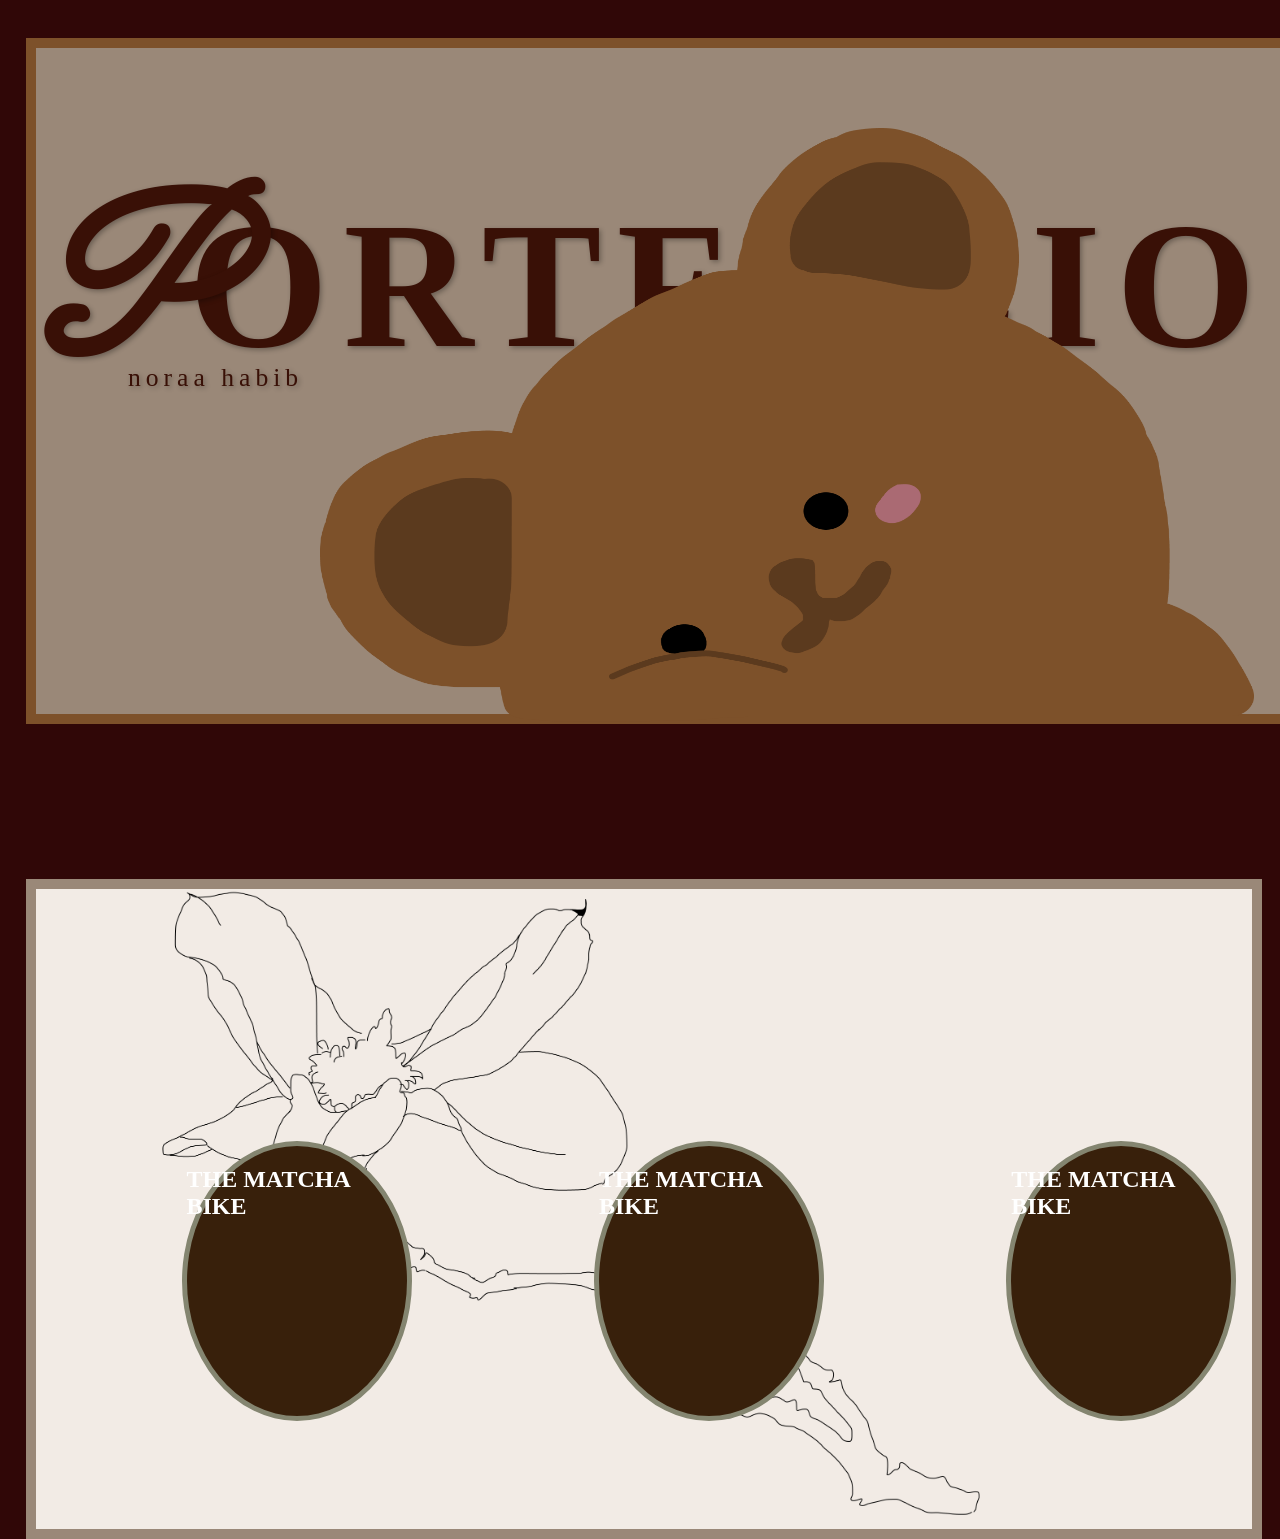
==== index.html @ 53f18b29 "first commit" ====
<!DOCTYPE html>
<html lang="en">
<head>
    <meta charset="UTF-8">
    <meta name="viewport" content="width=device-width, initial-scale=1.0">
    <link rel="stylesheet" href="style.css">
<link href="https://fonts.googleapis.com/css2?family=Inter:ital,opsz,wght@0,14..32,100..900;1,14..32,100..900&family=Meow+Script&display=swap" rel="stylesheet">
<title>Document</title>
</head>
<body>
  <section class="index-text"> 
        <img src="img/Group 5.png" alt="">
    <hr>

        <div class="front">
            <h2>P</h2>
            <h3>ORTFOLIO</h3>
        </div>

        <div class="under"> 
            <p>noraa habib</p>
        </div>
   </section>
   
    <section class="two">
       
            <section class="index-grid">
                <img src="img/Group 6.png" alt="">
            <div class="div">
                <h2>THE MATCHA BIKE</h2>
            </div>
             <div class="div1">
                <h2>THE MATCHA BIKE</h2>
            </div>
             <div class="div2">
                <h2>THE MATCHA BIKE</h2>
            </div>
            </section>
            </section>
            
</body>
</html>
---- style.css ----
body, html{
    margin: 0;
    padding: 0;
    background-color: #300707;
    overflow-x: hidden;

}


.index-text {
    position: relative;
     
}

.index-text img {
    position: absolute;
    top: 17%;
    left: 25%;
    width: 73%;
    height: 90%;
    z-index: 10;
    
}




.front{
    display: flex;
    flex-direction: row;
    transform: translateY(2%) translateX(-8%);
    position: relative;
    z-index: 0;
    font-size: 12vw;
    color:#391006 ;
    letter-spacing: 15px;
    font-weight: 1;
   
  text-shadow: 2px 2px 5px rgba(0, 0, 0, 0.3);

    
}

.front h2{
    font-family: meow script;
   font-size: 19vw;
    transform: translateY(-27%) translateX(58%);
    z-index: 10;
}

.front h3{
    padding-left: 5%;
     transform: translateY(-3.5%);
    font-family: gfs didot;
    z-index: 0;
}

.under{
    transform: translateY(-28vw) translateX(10vw);
    text-shadow: 2px 2px 5px rgba(0, 0, 0, 0.3);
    font-size: 2vw;
   color:#391006 ;
    font-family: gfs didot;
    letter-spacing: 5px;
}


hr{
    position: absolute;
    z-index: 0;
   margin-top: 3%;
   margin-left: 2%;
   padding: 26%;      
  border: 10px solid #7D512A;
  background-color: #9a8878;
 width: 640px;
 
display: block; 
}



.index-grid img {
    position: absolute;   
    z-index: 0;
    width: 85%;
    top: -37%;
}

.two {
    margin-top: 10%;
    border: 10px solid #9a8878;
    background-color: #F2EBE5;
    height: 50vw;
    width: 95vw;
    margin-left: 2%;
    position: relative; 
    z-index: 1;
}

.index-grid {
    position: relative;   
    display: flex;
    flex-direction: row; 
    gap: 15%;  
    color: white;
}

.div,.div1, .div2 {
    z-index: 10;
    background-color: #38200b;
    border: 5px solid rgb(132, 133, 112);
    width: 220px;
    height: 270px;
    border-radius: 50%;
    position: relative;  
    left: 12%;   
    transform: translateY(90%);  
}
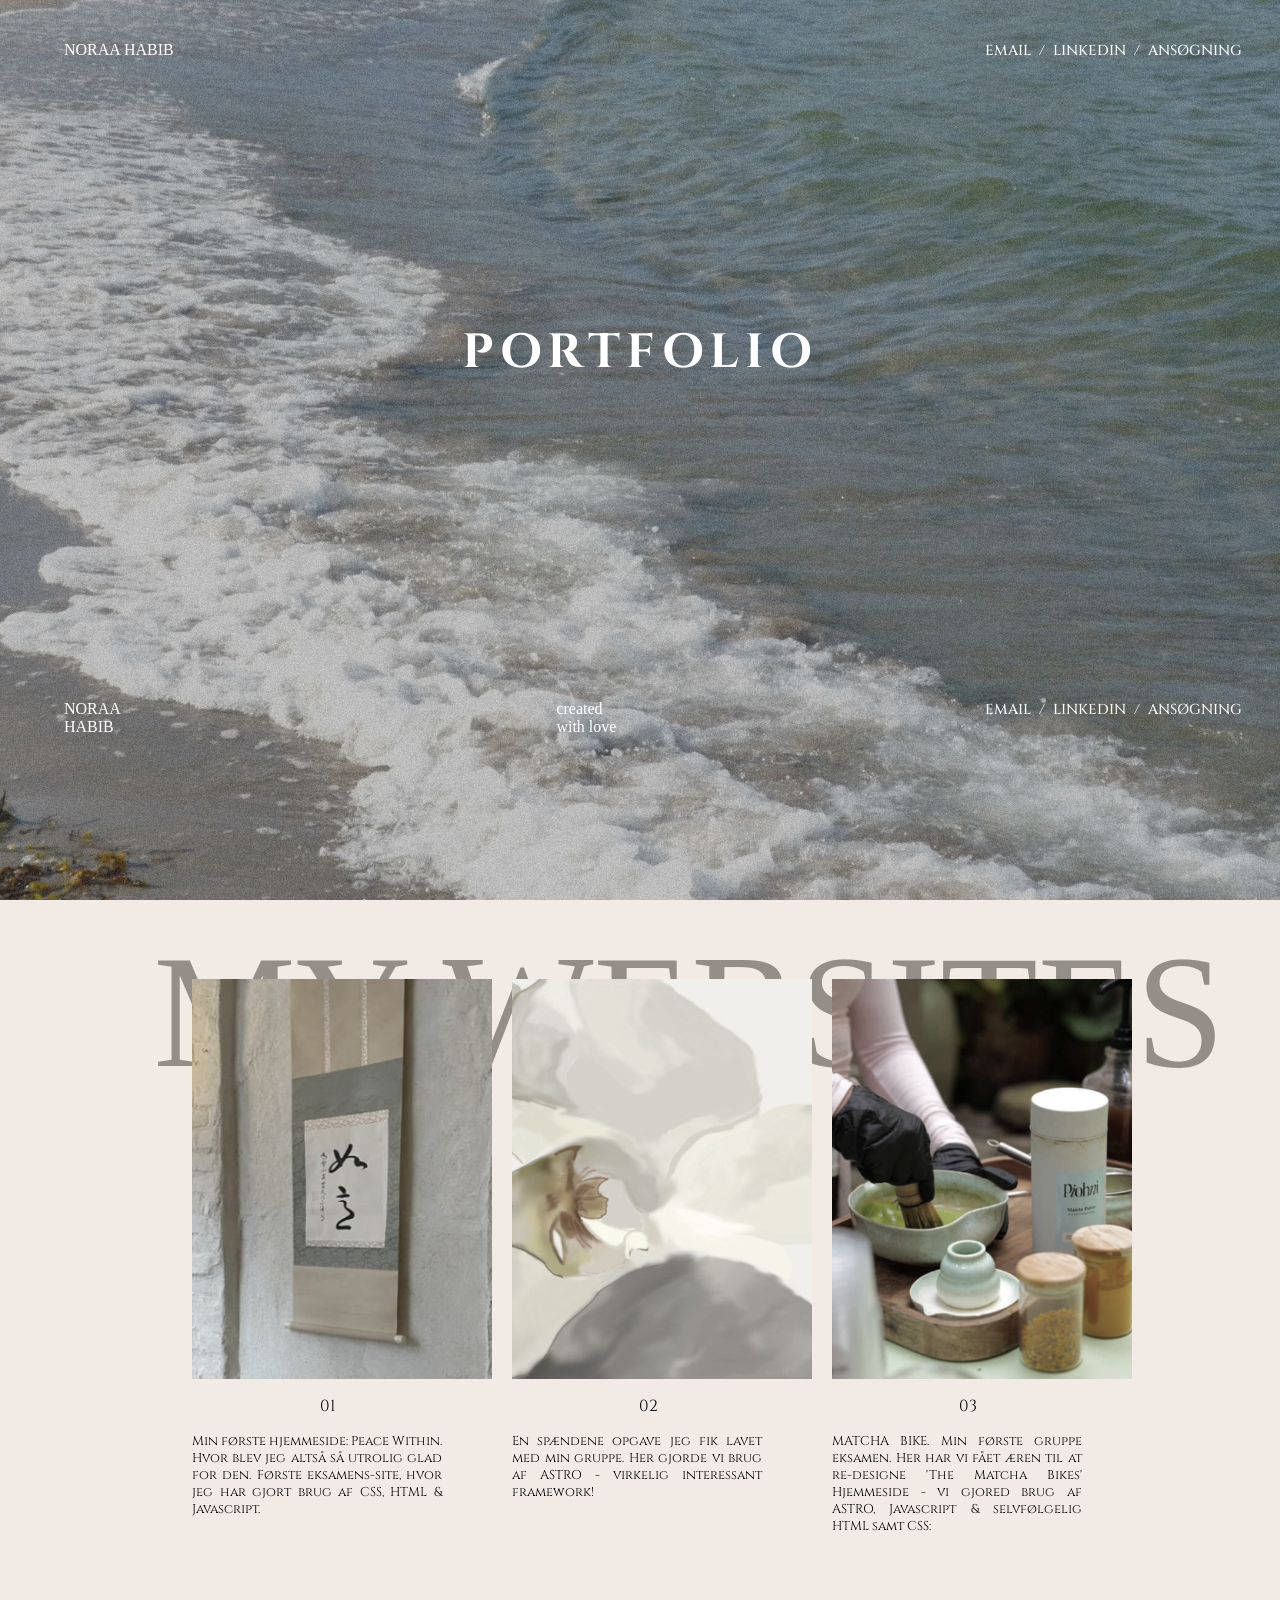
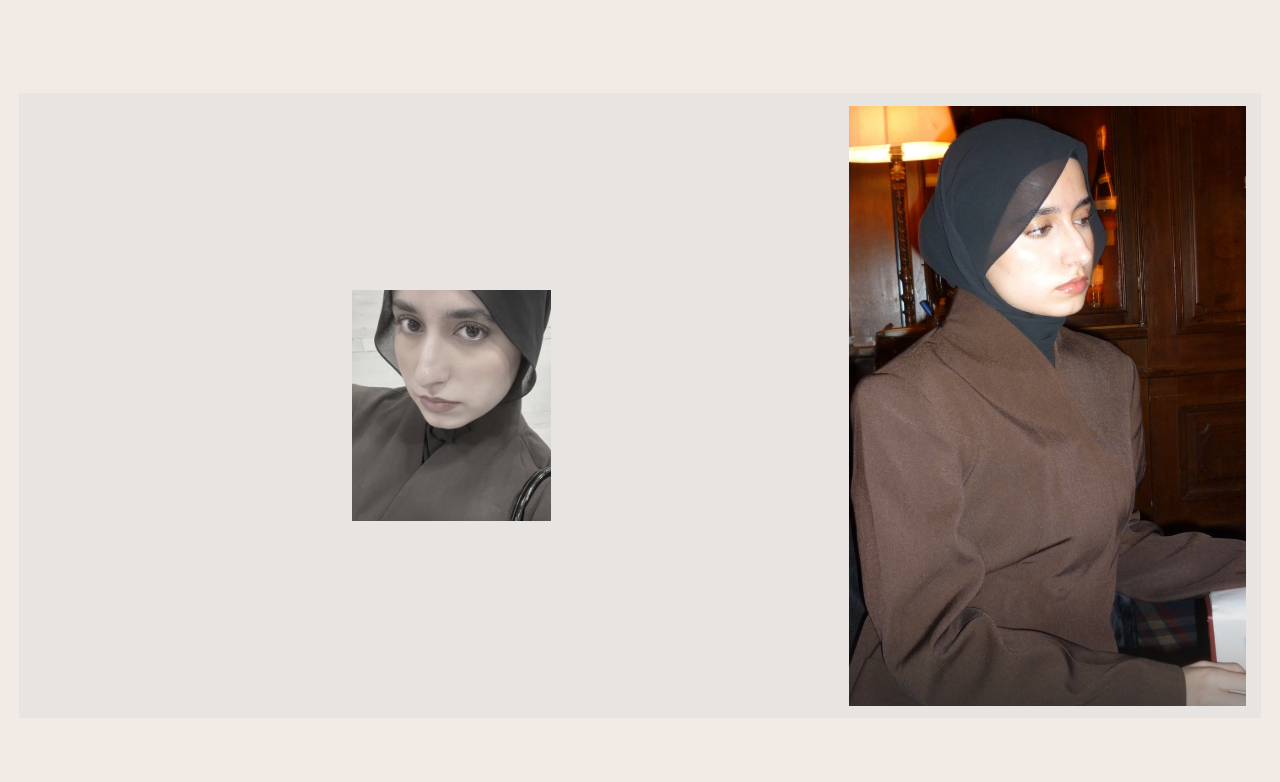
==== commit 0281bbe9: "change" ====
--- a/index.html
+++ b/index.html
@@ -4,39 +4,95 @@
     <meta charset="UTF-8">
     <meta name="viewport" content="width=device-width, initial-scale=1.0">
     <link rel="stylesheet" href="style.css">
-<link href="https://fonts.googleapis.com/css2?family=Inter:ital,opsz,wght@0,14..32,100..900;1,14..32,100..900&family=Meow+Script&display=swap" rel="stylesheet">
-<title>Document</title>
+    <link href="https://fonts.googleapis.com/css2?family=Cinzel:wght@400..900&family=Inter:ital,opsz,wght@0,14..32,100..900;1,14..32,100..900&family=Meow+Script&display=swap" rel="stylesheet">
+    <title>portfolio</title>
 </head>
 <body>
-  <section class="index-text"> 
-        <img src="img/Group 5.png" alt="">
-    <hr>
 
-        <div class="front">
-            <h2>P</h2>
-            <h3>ORTFOLIO</h3>
+    <main>
+    <section class="one">
+        <img src="img/m2.JPEG" alt="">
+        <div class="index-text">
+            <h2>PORTFOLIO</h2>
         </div>
 
-        <div class="under"> 
-            <p>noraa habib</p>
+
+
+
+
+
+       <section class="text-grid">
+  <div>NORAA HABIB</div>
+  <nav>
+    <ul>
+      <li><a href="mailto:your@email.com">EMAIL</a></li>
+      <li class="slash">/</li>
+      <li><a href="https://www.linkedin.com/in/yourprofile" target="_blank">LINKEDIN</a></li>
+      <li class="slash">/</li>
+      <li><a href="link-to-your-resume.pdf" target="_blank">ANSØGNING</a></li>
+    </ul>
+  </nav>
+</section>
+ <section class="text-grid1">
+  <div>NORAA HABIB</div>
+  <div class="love">created with love</div>
+  <nav>
+    <ul>
+      <li><a href="mailto:your@email.com">EMAIL</a></li>
+      <li class="slash">/</li>
+      <li><a href="https://www.linkedin.com/in/yourprofile" target="_blank">LINKEDIN</a></li>
+      <li class="slash">/</li>
+      <li><a href="link-to-your-resume.pdf" target="_blank">ANSØGNING</a></li>
+    </ul>
+  </nav>
+  
+</section>
+
+        
+
+    </section>
+    <section class="two">
+          
+            <h1>MY WEBSITES</h1>
+           
+         <div class="grid2">
+            <div>
+            <a href="https://noha0002.github.io/website2/">
+            <img src="img/1.png" alt="">
+            </a>
+            <p>01</p>
+            <p class="grid2-p">Min første hjemmeside: Peace Within. Hvor blev jeg altså så utrolig glad for den. Første eksamens-site, hvor jeg har gjort brug af CSS, HTML & Javascript.
+
+            </p>
+            
+            </div>
+            <div>
+           <a href="https://toki-2025.netlify.app/">
+             <img src="img/2.png" alt="Google">
+            </a>
+            <p>02</p>
+           <p class="grid2-p">En spændene opgave jeg fik lavet med min gruppe. Her gjorde vi brug af ASTRO - virkelig interessant framework!</p>
+            </div>
+            <div>
+            <a href="https://exam-2026.netlify.app/">
+            <img src="img/3.png" alt=""></a>
+            <p>03</p>
+             <p class="grid2-p">MATCHA BIKE. Min første gruppe eksamen. Her har vi fået æren til at re-designe 'The Matcha Bikes' Hjemmeside - vi gjored brug af ASTRO, Javascript & selvfølgelig HTML samt CSS: 
+            </div>
         </div>
-   </section>
-   
-    <section class="two">
-       
-            <section class="index-grid">
-                <img src="img/Group 6.png" alt="">
-            <div class="div">
-                <h2>THE MATCHA BIKE</h2>
-            </div>
-             <div class="div1">
-                <h2>THE MATCHA BIKE</h2>
-            </div>
-             <div class="div2">
-                <h2>THE MATCHA BIKE</h2>
-            </div>
-            </section>
-            </section>
+    </section>
+
+    <section class="three">
+        <div class="grid3">
             
+              <img class="small" src="img/me1.jpg" alt="">
+              <img class="big" src="img/billede.png" alt="">
+
+        </div>
+
+
+    </section>
+    </main>
+    
 </body>
 </html>
--- a/style.css
+++ b/style.css
@@ -1,122 +1,194 @@
-
 body, html{
     margin: 0;
     padding: 0;
-    background-color: #300707;
     overflow-x: hidden;
+    background-color: #F2EBE5;
+    
+}
 
+/* HERO SECTION */
+
+
+.one img{
+    position: absolute;
+    top: 0;
+    left: 0;
+    width: 100%;
+    height: 100%;
+    object-fit: cover;         
+    filter: brightness(80%);
+    display: block;
+    z-index: 0;
+}
+
+.index-text{
+     position: relative;          
+    margin-top: 25%;
+    font-family: 'Cinzel', serif;
+    letter-spacing: 0.2em;
+    font-size: 2em;
+    font-weight: 200;
+    position: relative;
+    z-index: 10;
+    color: white;
+    text-align: center;
+}
+
+.text-grid {
+    display: grid;
+    grid-template-columns: 1fr auto; 
+    margin-top: -30%;
+    color: white;
+    font-family: 'GFS Didot', serif;
+    padding-left: 5%;
+    position: relative; 
+    width: 92%;        
+    
+}
+.text-grid1 {
+    display: grid;
+    grid-template-columns: 1fr 1fr 1fr; 
+    margin-top: 50%;
+    gap: 30%;
+    color: white;
+    font-family: 'GFS Didot', serif;
+    padding-left: 5%;
+    position: relative; 
+    width: 92%;        
+    
+}
+.love{
+    margin-left: 30%;
 }
 
 
-.index-text {
-    position: relative;
-     
+nav {
+    position: static; 
+    
 }
 
-.index-text img {
-    position: absolute;
-    top: 17%;
-    left: 25%;
-    width: 73%;
-    height: 90%;
-    z-index: 10;
+nav ul {
     
+    list-style: none;
+    margin: 0;
+    padding: 0;
+    display: flex;
+    gap: 0.5rem;
+    align-items: center;
+}
+
+nav li.slash {
+    color: white;
+    font-family: 'Cinzel', serif;
+    font-weight: 500;
+    font-size: 0.9em;
+}
+
+nav a {
+    text-decoration: none;
+    color: white;
+    font-family: 'Cinzel', serif;
+    font-weight: 500;
+    font-size: 0.9em;
+}
+
+nav a:hover {
+    color: #f6edc7;
 }
 
 
 
 
-.front{
-    display: flex;
-    flex-direction: row;
-    transform: translateY(2%) translateX(-8%);
+
+/* section two */
+.two{
+    margin-top: 4vw;
+    margin-bottom: 10vw;
+}
+
+h1{
+    font-size: 10em;
+    position: absolute;
+     margin-left: 12%;
+     color: #948e88;
+   font-weight: 100;
+     font-family: gfs didot;
+}
+
+.grid2{
+    display: grid;
+    grid-template-columns: 1fr 1fr 1fr;
+    width: 75%;
     position: relative;
-    z-index: 0;
-    font-size: 12vw;
-    color:#391006 ;
-    letter-spacing: 15px;
-    font-weight: 1;
    
-  text-shadow: 2px 2px 5px rgba(0, 0, 0, 0.3);
+    padding-top: 15%;
+    margin-left: 15%;
 
+}
+.grid2 img {
+    width: 300px;       
+    height: 400px;      
+    object-fit: cover;  
+    display: block; 
+    filter: saturate(50%);    
     
 }
-
-.front h2{
-    font-family: meow script;
-   font-size: 19vw;
-    transform: translateY(-27%) translateX(58%);
-    z-index: 10;
+.grid2 img:hover{
+    cursor: pointer;
+    filter: saturate(100%);
 }
 
-.front h3{
-    padding-left: 5%;
-     transform: translateY(-3.5%);
-    font-family: gfs didot;
-    z-index: 0;
+.grid2 p{
+    display: flex;
+    margin-right: 15%;
+    align-items: center;
+    justify-content: center;
+    font-family: 'Cinzel', serif;
 }
 
-.under{
-    transform: translateY(-28vw) translateX(10vw);
-    text-shadow: 2px 2px 5px rgba(0, 0, 0, 0.3);
-    font-size: 2vw;
-   color:#391006 ;
-    font-family: gfs didot;
-    letter-spacing: 5px;
+.grid2-p {
+    font-size: 80%;
+    white-space: pre-wrap;
+    width: 250px;
+    text-align: justify;
 }
 
 
-hr{
-    position: absolute;
-    z-index: 0;
-   margin-top: 3%;
-   margin-left: 2%;
-   padding: 26%;      
-  border: 10px solid #7D512A;
-  background-color: #9a8878;
- width: 640px;
- 
-display: block; 
+/* section three */
+
+.three {
+    background-color: #e8e4e1;
+    width: 97%;
+    margin-left: 1.5%;
+    margin-bottom: 5%;
+    padding-top: 1%; 
+    padding-bottom: 1%; 
+    display: inline-block; 
 }
 
-
-
-.index-grid img {
-    position: absolute;   
-    z-index: 0;
-    width: 85%;
-    top: -37%;
+.grid3{
+    justify-content: center;
+    align-items: center;
+    display: grid;
+    grid-template-columns: 1fr 1fr;
+     width: 80%;
+     
 }
 
-.two {
-    margin-top: 10%;
-    border: 10px solid #9a8878;
-    background-color: #F2EBE5;
-    height: 50vw;
-    width: 95vw;
-    margin-left: 2%;
-    position: relative; 
-    z-index: 1;
+.grid3 img{
+    
+    margin-left: 67%;
 }
 
-.index-grid {
-    position: relative;   
-    display: flex;
-    flex-direction: row; 
-    gap: 15%;  
-    color: white;
+.small{
+    width: 40%;
+    filter: saturate(30%);
+    
 }
-
-.div,.div1, .div2 {
-    z-index: 10;
-    background-color: #38200b;
-    border: 5px solid rgb(132, 133, 112);
-    width: 220px;
-    height: 270px;
-    border-radius: 50%;
-    position: relative;  
-    left: 12%;   
-    transform: translateY(90%);  
+.big{
+     width: 80%;
+    height: 600px; 
+    object-fit: cover;
+    display: block;
+   
 }
-
-
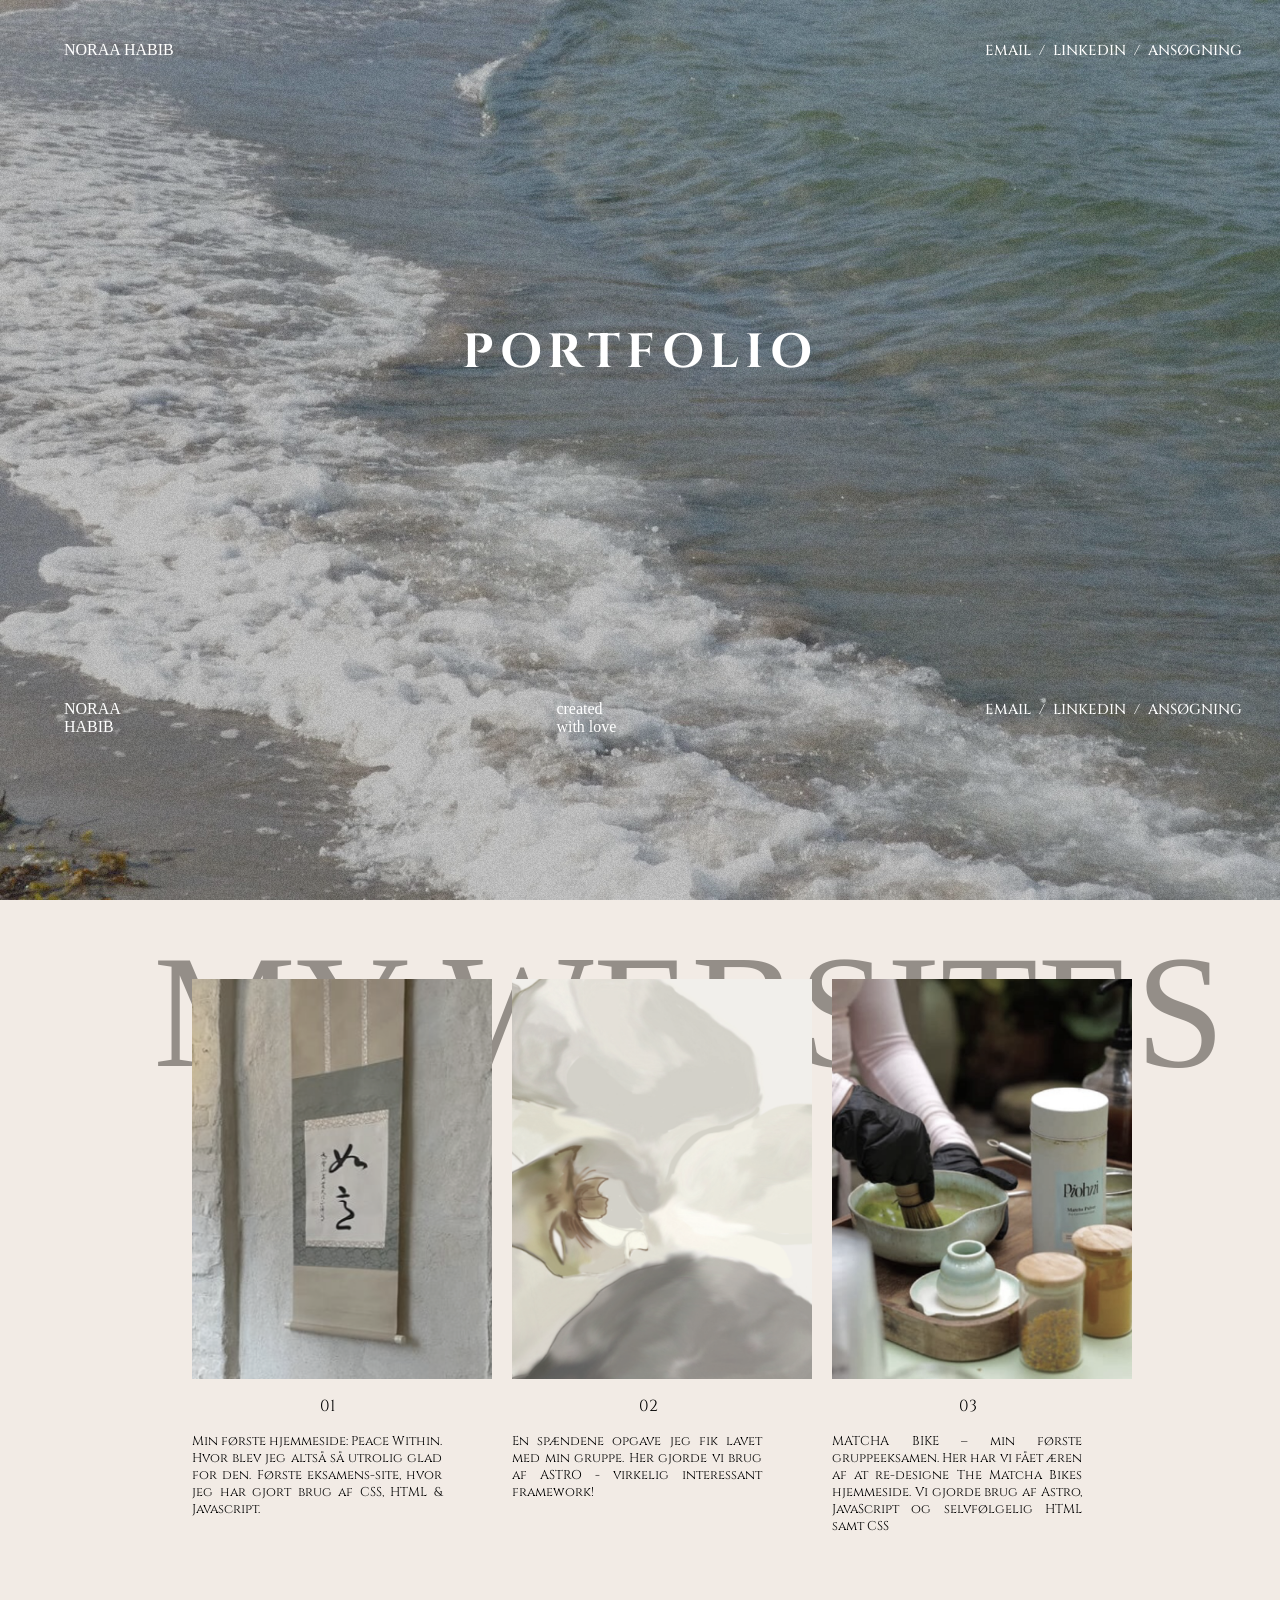
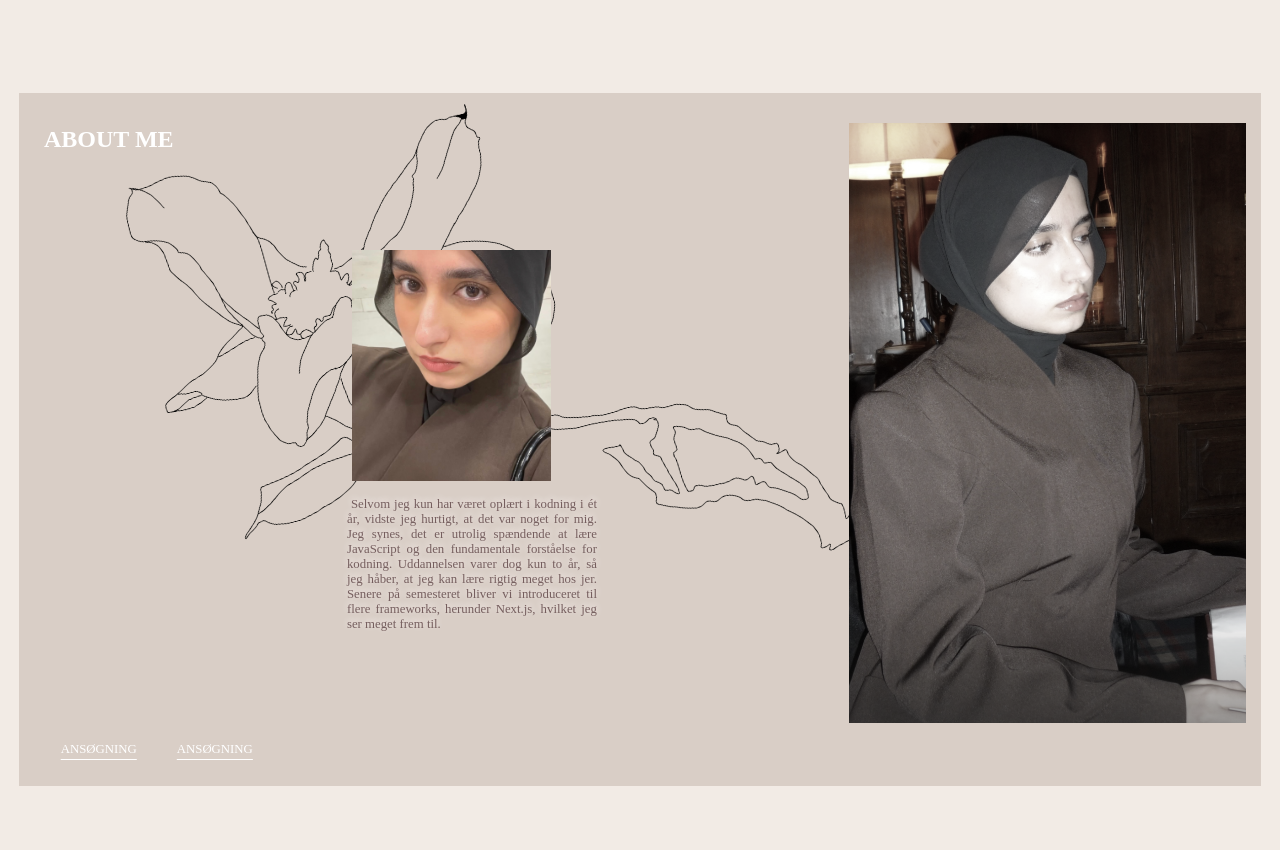
==== commit baacae44: "ændring" ====
--- a/index.html
+++ b/index.html
@@ -23,13 +23,13 @@
 
        <section class="text-grid">
   <div>NORAA HABIB</div>
-  <nav>
+ <nav>
     <ul>
-      <li><a href="mailto:your@email.com">EMAIL</a></li>
+      <li><a href="mailto:noraahabiib@gmail.com">EMAIL</a></li>
       <li class="slash">/</li>
-      <li><a href="https://www.linkedin.com/in/yourprofile" target="_blank">LINKEDIN</a></li>
+      <li><a href="https://www.linkedin.com/in/noraa-habib2003/">LINKEDIN</a></li>
       <li class="slash">/</li>
-      <li><a href="link-to-your-resume.pdf" target="_blank">ANSØGNING</a></li>
+      <li><a href="files/cvmultiemedie.pdf">ANSØGNING</a></li>
     </ul>
   </nav>
 </section>
@@ -38,11 +38,11 @@
   <div class="love">created with love</div>
   <nav>
     <ul>
-      <li><a href="mailto:your@email.com">EMAIL</a></li>
+      <li><a href="mailto:noraahabiib@gmail.com">EMAIL</a></li>
       <li class="slash">/</li>
-      <li><a href="https://www.linkedin.com/in/yourprofile" target="_blank">LINKEDIN</a></li>
+      <li><a href="https://www.linkedin.com/in/noraa-habib2003/">LINKEDIN</a></li>
       <li class="slash">/</li>
-      <li><a href="link-to-your-resume.pdf" target="_blank">ANSØGNING</a></li>
+      <li><a href="files/cvmultiemedie.pdf">ANSØGNING</a></li>
     </ul>
   </nav>
   
@@ -77,18 +77,38 @@
             <a href="https://exam-2026.netlify.app/">
             <img src="img/3.png" alt=""></a>
             <p>03</p>
-             <p class="grid2-p">MATCHA BIKE. Min første gruppe eksamen. Her har vi fået æren til at re-designe 'The Matcha Bikes' Hjemmeside - vi gjored brug af ASTRO, Javascript & selvfølgelig HTML samt CSS: 
+             <p class="grid2-p">MATCHA BIKE – min første gruppeeksamen. Her har vi fået æren af at re-designe The Matcha Bikes hjemmeside. Vi gjorde brug af Astro, JavaScript og selvfølgelig HTML samt CSS 
             </div>
         </div>
     </section>
 
     <section class="three">
+         <h2 class="about">ABOUT ME</h2>
+         <img class="flower" src="img/Group 6.png" alt="">
         <div class="grid3">
             
+           
+            <div >
               <img class="small" src="img/me1.jpg" alt="">
+              <p class="grid3-p"> Selvom jeg kun har været oplært i kodning i ét år, vidste jeg hurtigt, at det var noget for mig. Jeg synes, det er utrolig spændende at lære JavaScript og den fundamentale forståelse for kodning. Uddannelsen varer dog kun to år, så jeg håber, at jeg kan lære rigtig meget hos jer. Senere på semesteret bliver vi introduceret til flere frameworks, herunder Next.js, hvilket jeg ser meget frem til.  </p>
+              
+             
+            
+             
+
+              </div>
               <img class="big" src="img/billede.png" alt="">
 
         </div>
+
+        <div class="ul-links">
+        <ul>
+         <a href="files/cvmultiemedie.pdf">ANSØGNING</a>
+         </ul>
+         <ul>
+         <a href="files/cvmultiemedie.pdf">ANSØGNING</a>
+         </ul>
+         </div>
 
 
     </section>
--- a/style.css
+++ b/style.css
@@ -6,7 +6,7 @@
     
 }
 
-/* HERO SECTION */
+/* section one */
 
 
 .one img{
@@ -157,38 +157,91 @@
 /* section three */
 
 .three {
-    background-color: #e8e4e1;
+    background-color: #d9cec6;
     width: 97%;
     margin-left: 1.5%;
     margin-bottom: 5%;
     padding-top: 1%; 
     padding-bottom: 1%; 
     display: inline-block; 
+   
+    
+    
 }
 
 .grid3{
+   
     justify-content: center;
     align-items: center;
     display: grid;
     grid-template-columns: 1fr 1fr;
      width: 80%;
+    
      
-}
+     
+}
+
 
 .grid3 img{
-    
     margin-left: 67%;
+     position: relative;
+     z-index: 10;
+}
+.about{
+    margin-left: 2%;
+    color: white;
 }
 
 .small{
     width: 40%;
-    filter: saturate(30%);
-    
+   
+    
+}
+
+.flower{
+    position: absolute;
+    z-index: 0;
+    width: 70%;
+    margin-left: 2%;
+    margin-top: -13%;
+    transform:rotate(-15deg);
+    pointer-events: none;
+}
+.grid3-p {
+    font-size: 80%;
+    white-space: pre-wrap;
+    width: 250px;
+    color: rgb(117, 94, 94);
+    text-shadow: 0 -2px 6px rgb(255, 243, 243);
+    text-align: justify;
+    padding-left: 66%;
 }
 .big{
      width: 80%;
     height: 600px; 
+    margin-top: -10%;
     object-fit: cover;
     display: block;
-   
-}
+     filter: saturate(30%);
+   
+}
+
+.three a{
+    text-decoration: underline;
+    text-underline-offset: 6px;
+    color: rgb(255, 255, 255);
+    font-size: 80%;
+    text-align: justify;
+    padding-left: 2%;
+}
+
+.ul-links{
+    display: flex;
+    
+}
+
+.three a:hover{
+    color: #948e88;
+}
+
+
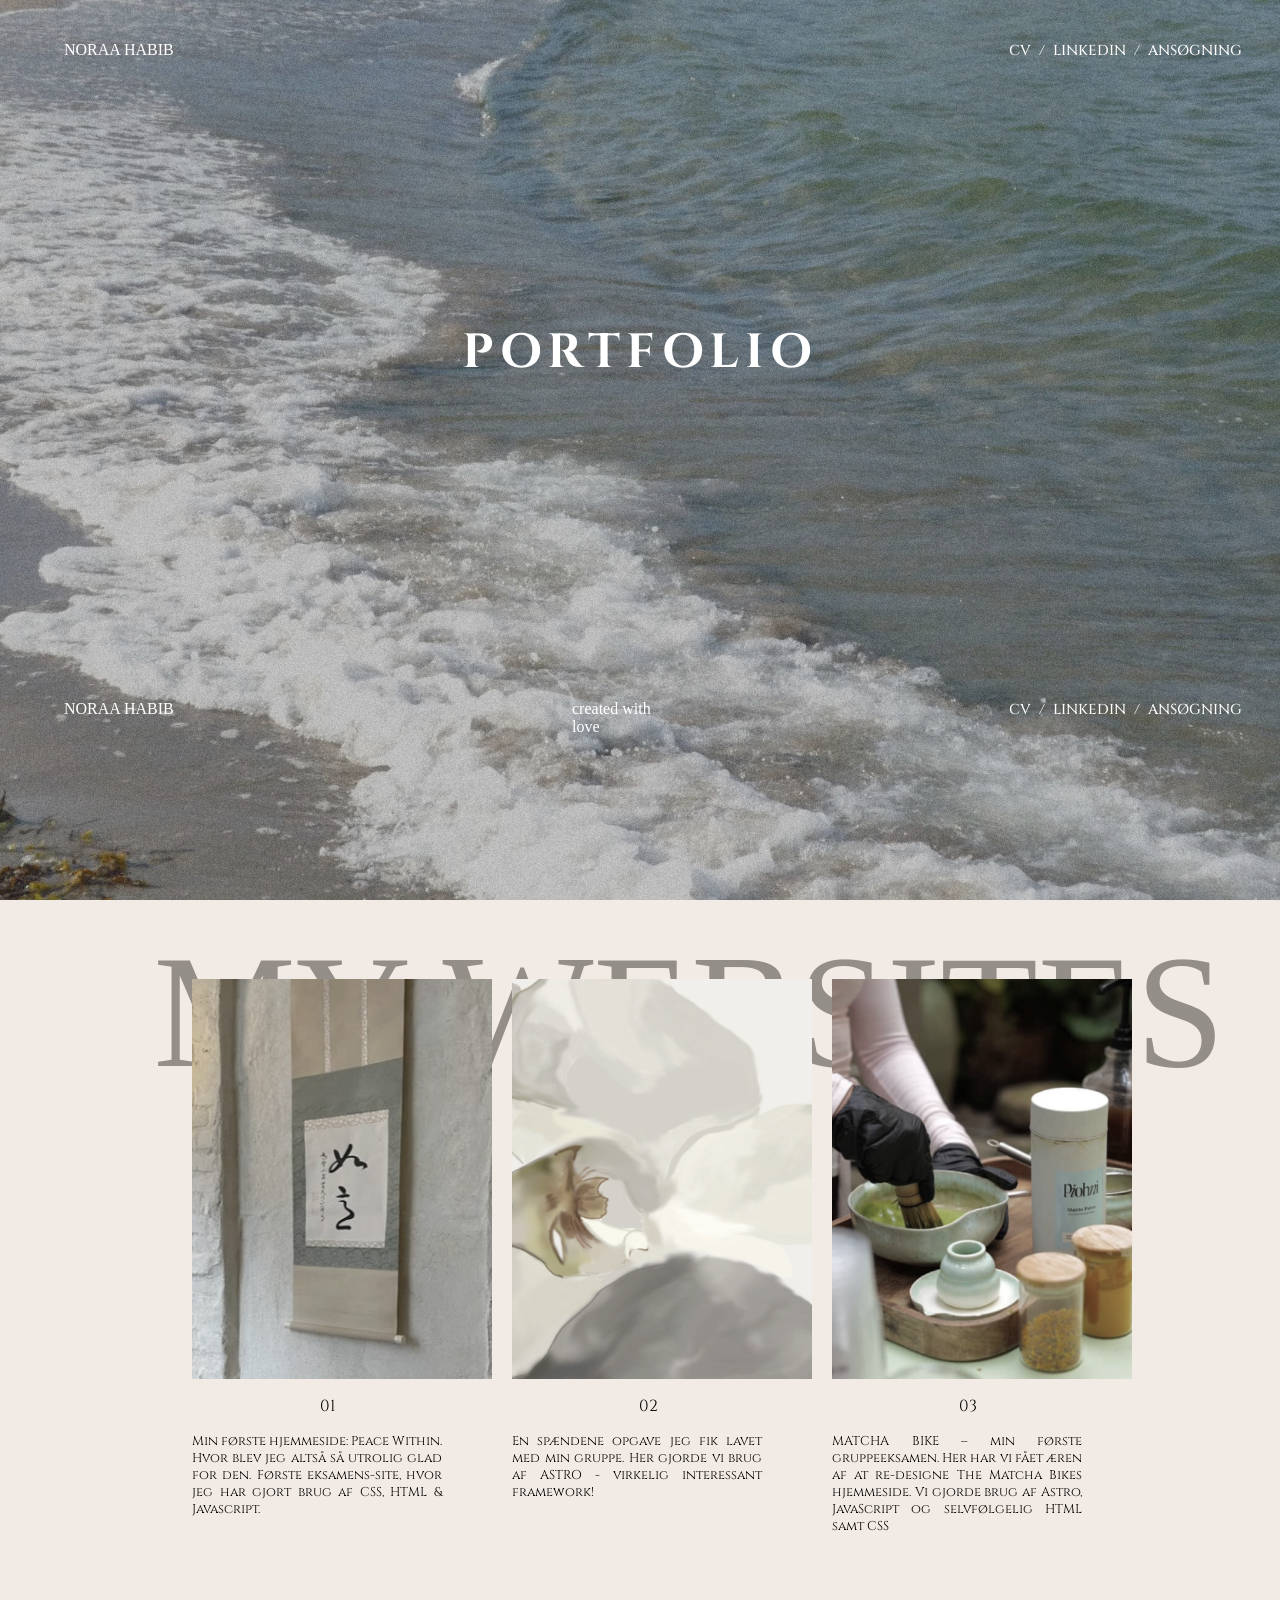
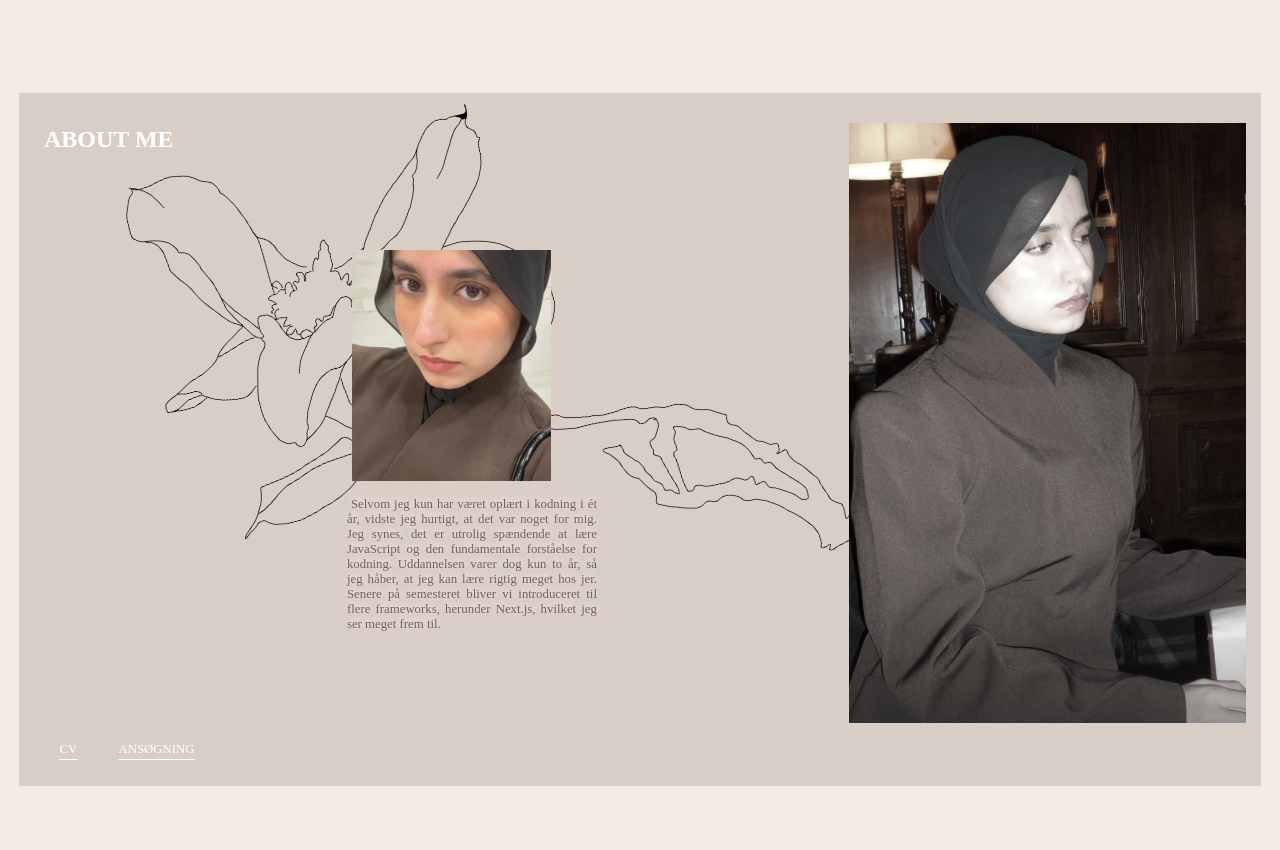
==== commit 7ea8963e: "Update links in index.html and manage PDF files in the repository" ====
--- a/index.html
+++ b/index.html
@@ -5,6 +5,7 @@
     <meta name="viewport" content="width=device-width, initial-scale=1.0">
     <link rel="stylesheet" href="style.css">
     <link href="https://fonts.googleapis.com/css2?family=Cinzel:wght@400..900&family=Inter:ital,opsz,wght@0,14..32,100..900;1,14..32,100..900&family=Meow+Script&display=swap" rel="stylesheet">
+   <meta name="viewport" content="width=device-width, initial-scale=1.0">
     <title>portfolio</title>
 </head>
 <body>
@@ -25,11 +26,11 @@
   <div>NORAA HABIB</div>
  <nav>
     <ul>
-      <li><a href="mailto:noraahabiib@gmail.com">EMAIL</a></li>
+      <li><a href="files/CV.png">CV</a></li>
       <li class="slash">/</li>
       <li><a href="https://www.linkedin.com/in/noraa-habib2003/">LINKEDIN</a></li>
       <li class="slash">/</li>
-      <li><a href="files/cvmultiemedie.pdf">ANSØGNING</a></li>
+      <li><a href="files/ansøg.pdf">ANSØGNING</a></li>
     </ul>
   </nav>
 </section>
@@ -38,11 +39,11 @@
   <div class="love">created with love</div>
   <nav>
     <ul>
-      <li><a href="mailto:noraahabiib@gmail.com">EMAIL</a></li>
+      <li><a href="files/CV.png">CV</a></li>
       <li class="slash">/</li>
       <li><a href="https://www.linkedin.com/in/noraa-habib2003/">LINKEDIN</a></li>
       <li class="slash">/</li>
-      <li><a href="files/cvmultiemedie.pdf">ANSØGNING</a></li>
+      <li><a href="files/ansøg.pdf">ANSØGNING</a></li>
     </ul>
   </nav>
   
@@ -103,10 +104,10 @@
 
         <div class="ul-links">
         <ul>
-         <a href="files/cvmultiemedie.pdf">ANSØGNING</a>
+         <a href="files/CV.png">CV</a>
          </ul>
          <ul>
-         <a href="files/cvmultiemedie.pdf">ANSØGNING</a>
+         <a href="files/ansøg.pdf">ANSØGNING</a>
          </ul>
          </div>
 
--- a/style.css
+++ b/style.css
@@ -6,7 +6,7 @@
     
 }
 
-/* section one */
+/* section onee */
 
 
 .one img{
@@ -245,3 +245,165 @@
 }
 
 
+@media (min-width: 1580px) {
+  .grid2 img {
+    width: 20vw;
+    height: 27vw;
+  }
+
+  .grid2-p {
+    width: 18vw;
+  }
+
+  .grid3-p {
+    width: 18vw;
+  }
+
+  .index-text{
+    font-size: 2vw;
+  }
+  nav ul li a {
+    font-size: 1vw; 
+  }
+  .love{
+    font-size: 1vw; 
+  }
+
+  .text-grid1{
+    font-size: 1vw;
+  }
+
+  div{
+    font-size: 1vw;
+  }
+
+  .big {
+    height: 40vw;
+     margin-top: 1vw;
+  }
+  .flower{
+     margin-top: -10vw;
+  }
+
+  h1 {
+    font-size: 10.5vw;
+
+    margin-top: 7.8%;
+    margin-left: 11.9%;
+  }
+  .about{
+     font-size: 1vw;
+  }
+
+  
+}
+
+@media (max-width: 430px) {
+
+  /* SECTION ONE */
+  .index-text {
+    margin-top: 70%;
+    font-size: 1em;
+  }
+
+  
+  .one img{
+    height: 70%;
+  }
+
+  .text-grid {
+    margin-top: -55%;
+    width: 88%;
+    font-size: 0.7em;
+  }
+
+  .text-grid1 {
+    display: none;
+  }
+  .text-grid div {
+   margin-top: -15vw;
+}
+ nav{
+    margin-top: -15vw;
+  }
+
+  /* SECTION TWO */
+  h1 {
+    font-size: 2.5em;
+    margin-left: 15%;
+  }
+
+  .grid2 {
+    grid-template-columns: 1fr;
+    width: 85%;
+    margin-left: 7%;
+    padding-top: 35%;
+  }
+
+  .grid2 img {
+    width: 100%;
+    height: 250px;
+  }
+
+  .grid2-p {
+    width: 100%;
+  }
+
+  .two{
+    margin-top: 90%;
+  }
+ 
+
+ 
+
+
+  /* SECTION THREE */
+  .flower { display: none; }
+
+ .three {
+    text-align: center;
+  }
+
+  .about {
+    text-align: center;
+    margin-left: 0;
+  }
+
+    .grid3 {
+    display: block !important;
+    width: 90%;
+    margin: 0 auto;
+    text-align: center;
+  }
+
+  .grid3 img {
+    margin-left: auto !important;
+    margin-right: auto !important;
+    display: block !important;
+  }
+
+  .small {
+    width: 70%;
+    margin: 0 auto;
+    display: block;
+  }
+
+  .grid3-p {
+    padding-left: 0;
+    width: 85%;
+    margin: 0 auto;
+    text-align: center;
+  }
+
+  .big {
+    width: 90%;
+    height: 300px;
+    margin: 5% auto;
+    display: block;
+  }
+
+  .ul-links {
+    justify-content: center;
+  }
+ 
+}
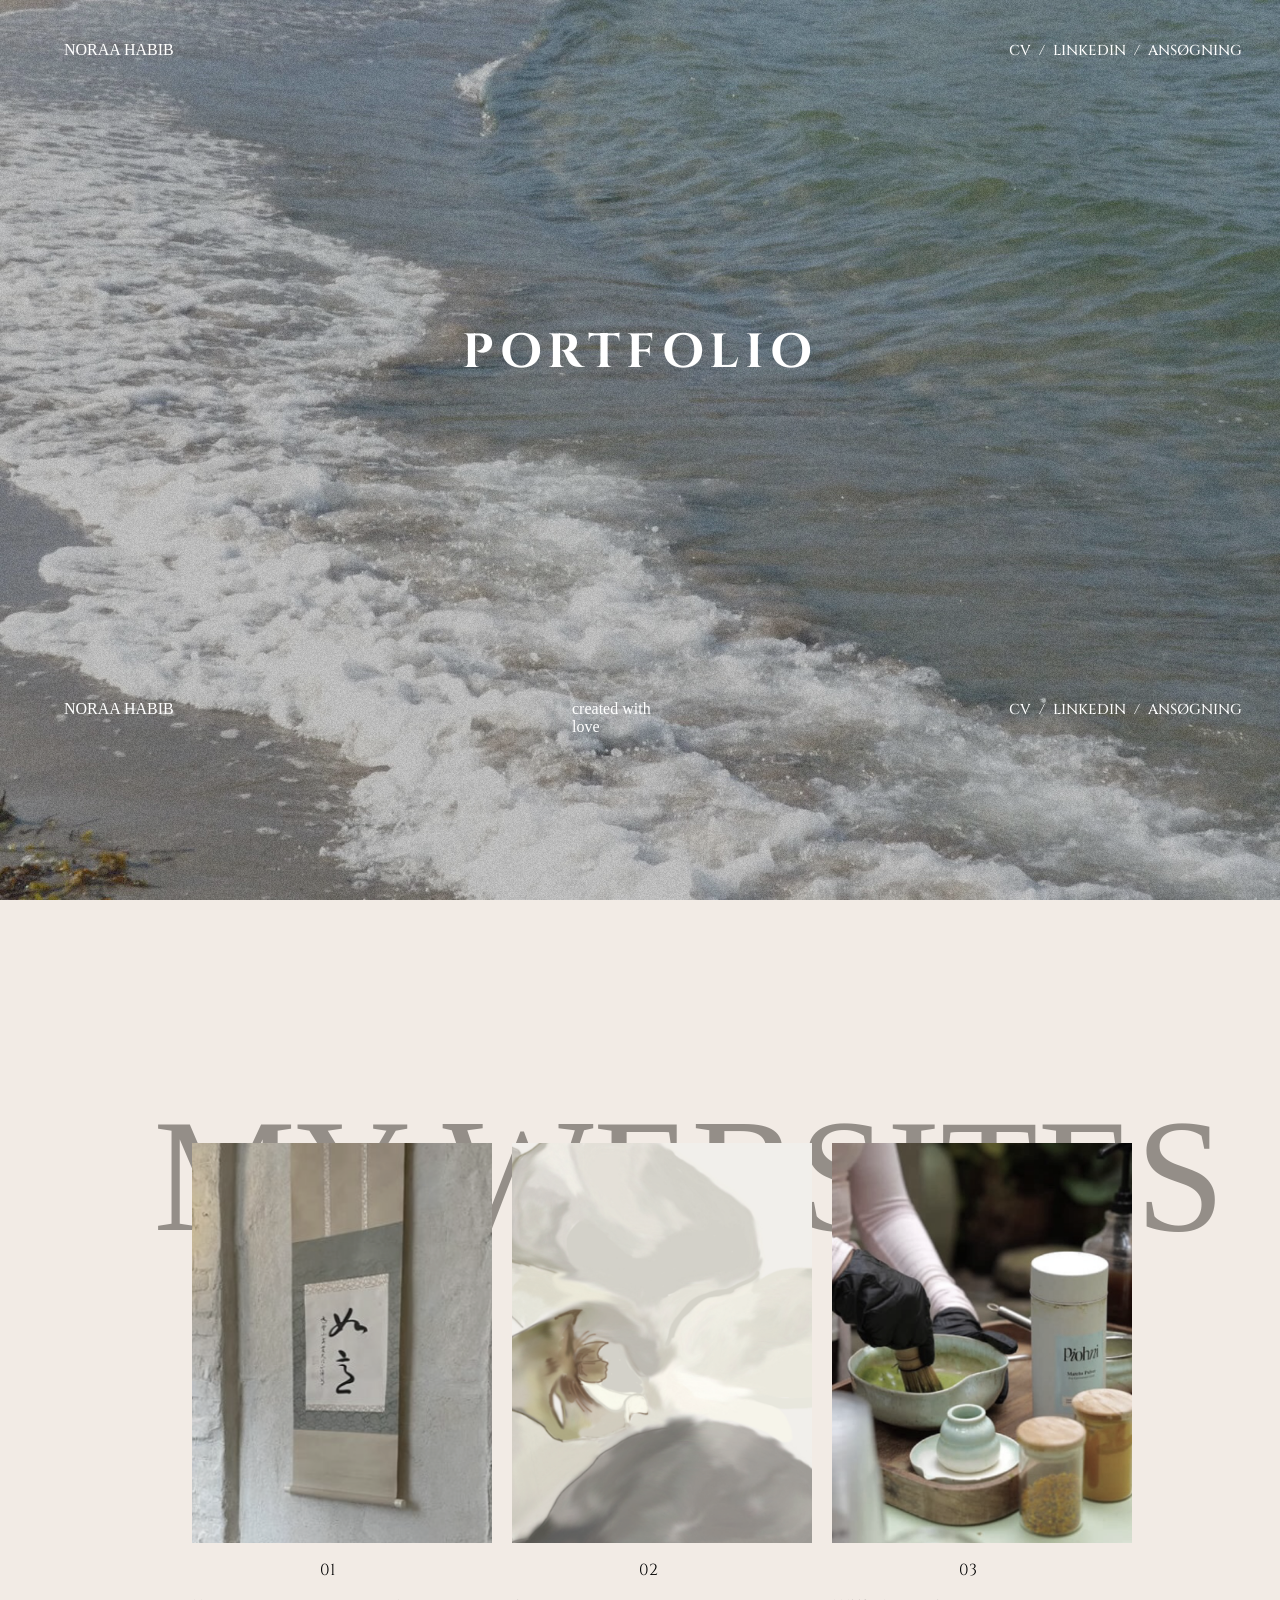
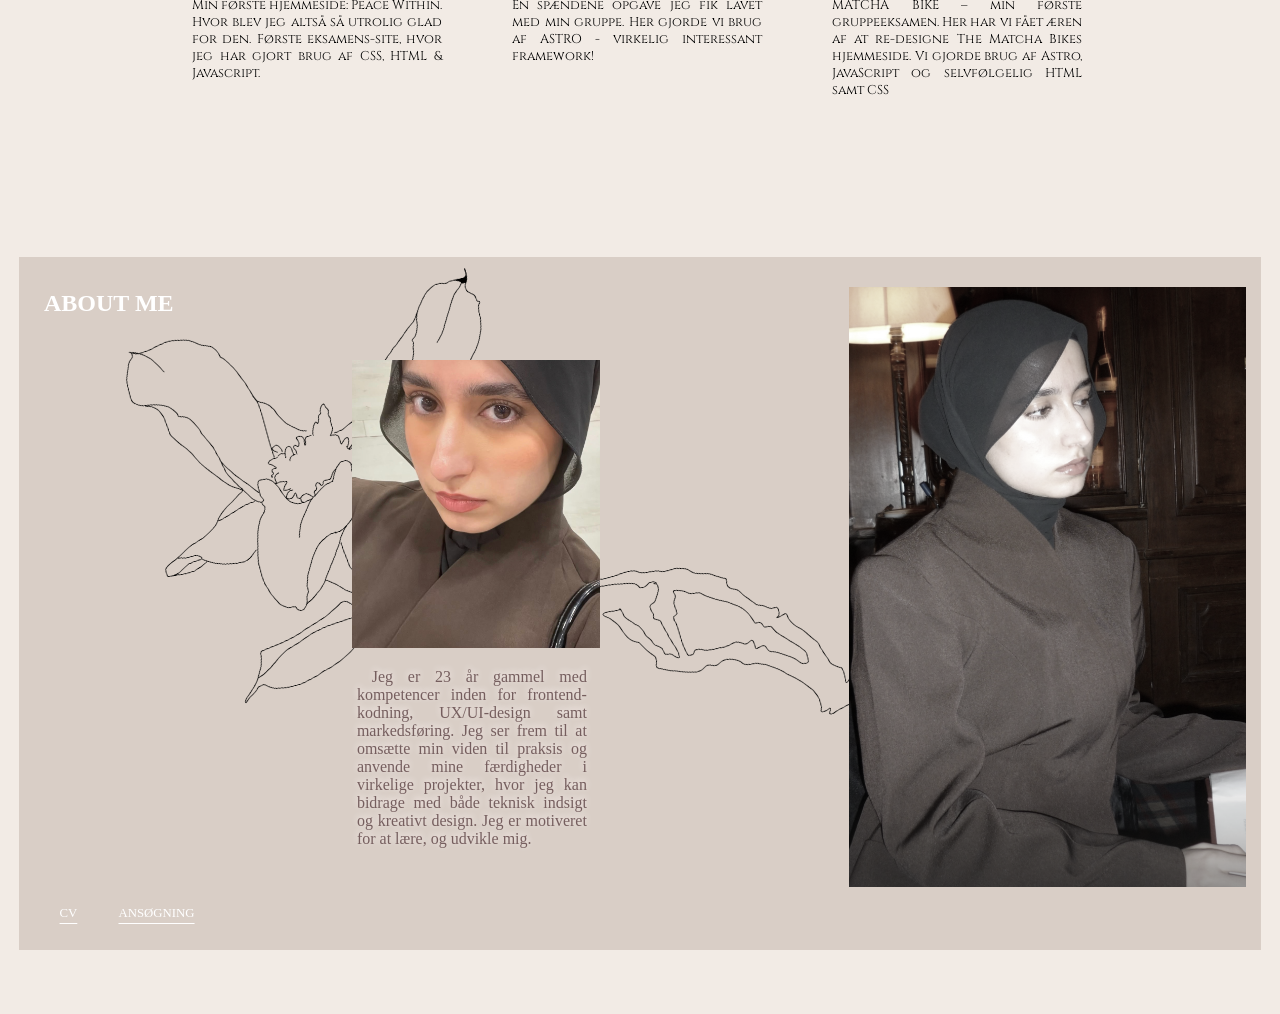
==== commit 77e3eef8: "Update personal description in index.html and adjust styles in CSS for better layout" ====
--- a/index.html
+++ b/index.html
@@ -91,7 +91,7 @@
            
             <div >
               <img class="small" src="img/me1.jpg" alt="">
-              <p class="grid3-p"> Selvom jeg kun har været oplært i kodning i ét år, vidste jeg hurtigt, at det var noget for mig. Jeg synes, det er utrolig spændende at lære JavaScript og den fundamentale forståelse for kodning. Uddannelsen varer dog kun to år, så jeg håber, at jeg kan lære rigtig meget hos jer. Senere på semesteret bliver vi introduceret til flere frameworks, herunder Next.js, hvilket jeg ser meget frem til.  </p>
+              <p class="grid3-p"> Jeg er 23 år gammel med kompetencer inden for frontend-kodning, UX/UI-design samt markedsføring. Jeg ser frem til at omsætte min viden til praksis og anvende mine færdigheder i virkelige projekter, hvor jeg kan bidrage med både teknisk indsigt og kreativt design. Jeg er motiveret for at lære, og udvikle mig. </p>
               
              
             
--- a/style.css
+++ b/style.css
@@ -193,7 +193,7 @@
 }
 
 .small{
-    width: 40%;
+    width: 50%;
    
     
 }
@@ -208,13 +208,13 @@
     pointer-events: none;
 }
 .grid3-p {
-    font-size: 80%;
+    font-size: 1rem;
     white-space: pre-wrap;
-    width: 250px;
+    width: 230px;
     color: rgb(117, 94, 94);
     text-shadow: 0 -2px 6px rgb(255, 243, 243);
     text-align: justify;
-    padding-left: 66%;
+    padding-left: 68%;
 }
 .big{
      width: 80%;
@@ -243,7 +243,11 @@
 .three a:hover{
     color: #948e88;
 }
-
+.one {
+  position: relative;
+  height: 100vh;
+  overflow: hidden;
+}
 
 @media (min-width: 1580px) {
   .grid2 img {
@@ -298,7 +302,7 @@
   
 }
 
-@media (max-width: 430px) {
+@media (max-width: 480px) {
 
   /* SECTION ONE */
   .index-text {
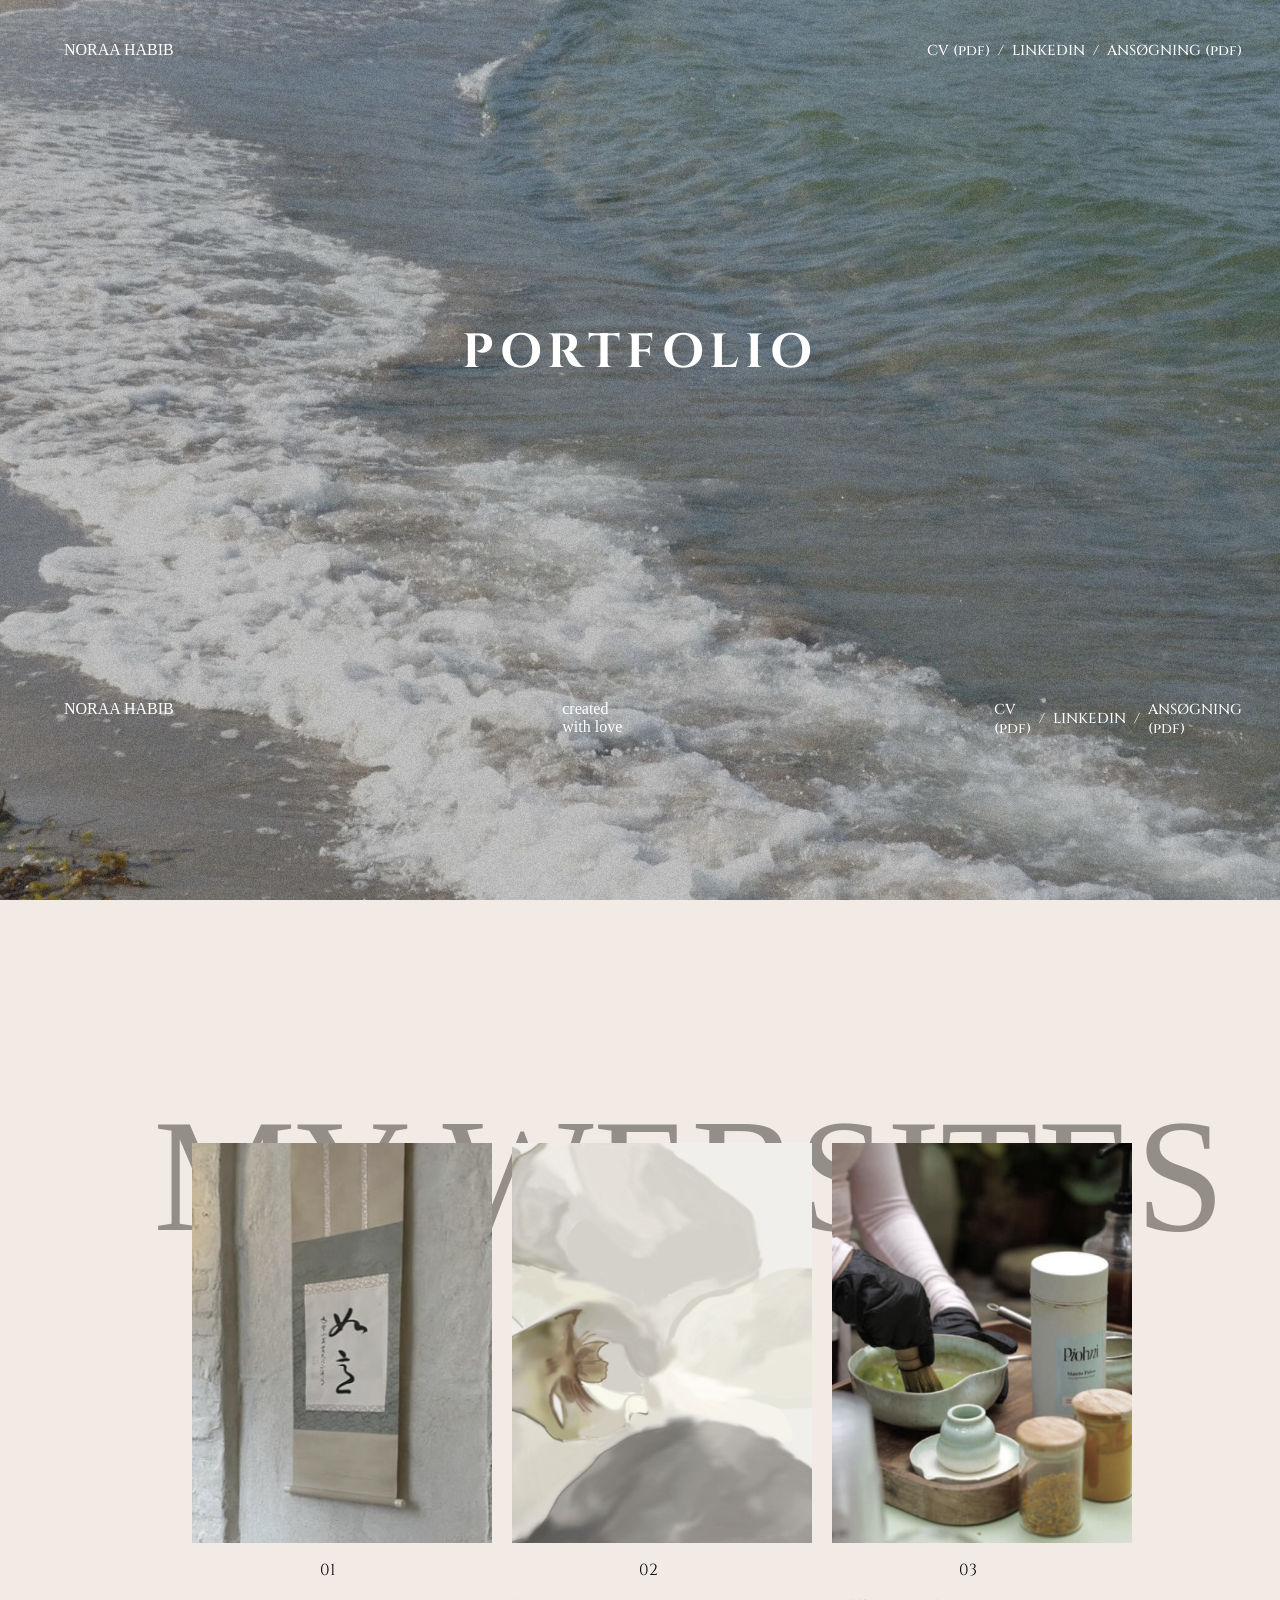
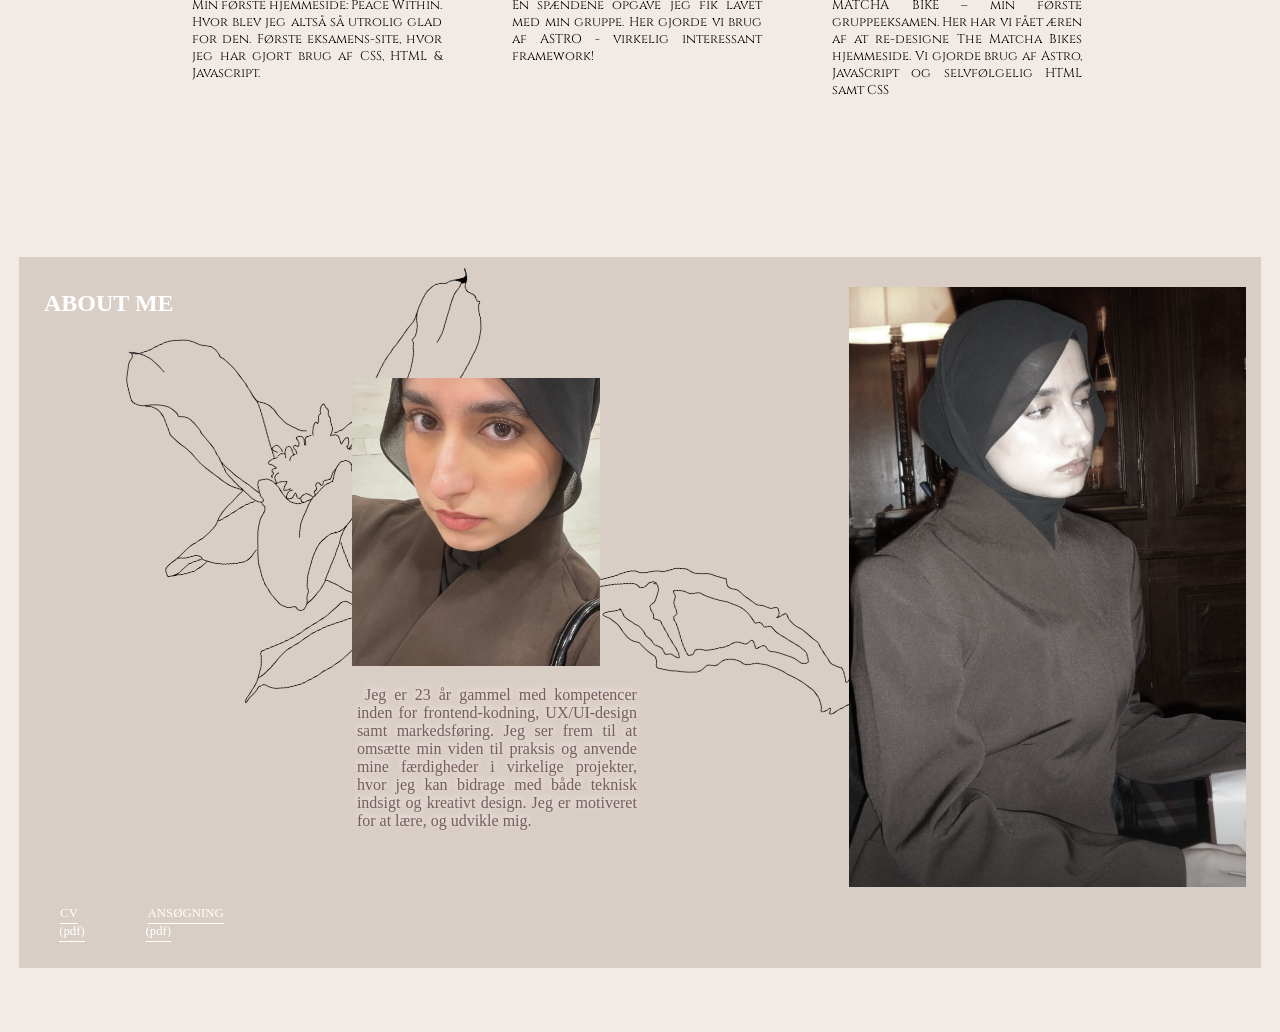
==== commit 853c1225: "Update CV links in index.html to point to PDF and open in new tab" ====
--- a/index.html
+++ b/index.html
@@ -26,11 +26,11 @@
   <div>NORAA HABIB</div>
  <nav>
     <ul>
-      <li><a href="files/CV.png">CV</a></li>
+      <li><a href="files/Cv.pdf" target="_blank">CV (pdf)</a></li>
       <li class="slash">/</li>
       <li><a href="https://www.linkedin.com/in/noraa-habib2003/">LINKEDIN</a></li>
       <li class="slash">/</li>
-      <li><a href="files/ansøg.pdf">ANSØGNING</a></li>
+      <li><a href="files/ansøg.pdf" target="_blank">ANSØGNING (pdf)</a></li>
     </ul>
   </nav>
 </section>
@@ -39,11 +39,11 @@
   <div class="love">created with love</div>
   <nav>
     <ul>
-      <li><a href="files/CV.png">CV</a></li>
+      <li><a href="files/Cv.pdf" target="_blank">CV (pdf)</a></li>
       <li class="slash">/</li>
       <li><a href="https://www.linkedin.com/in/noraa-habib2003/">LINKEDIN</a></li>
       <li class="slash">/</li>
-      <li><a href="files/ansøg.pdf">ANSØGNING</a></li>
+      <li><a href="files/ansøg.pdf" target="_blank">ANSØGNING (pdf)</a></li>
     </ul>
   </nav>
   
@@ -104,10 +104,10 @@
 
         <div class="ul-links">
         <ul>
-         <a href="files/CV.png">CV</a>
+         <a href="files/Cv.pdf" target="_blank">CV (pdf)</a>
          </ul>
          <ul>
-         <a href="files/ansøg.pdf">ANSØGNING</a>
+         <a href="files/ansøg.pdf" target="_blank">ANSØGNING (pdf)</a>
          </ul>
          </div>
 
--- a/style.css
+++ b/style.css
@@ -210,7 +210,7 @@
 .grid3-p {
     font-size: 1rem;
     white-space: pre-wrap;
-    width: 230px;
+    width: 280px;
     color: rgb(117, 94, 94);
     text-shadow: 0 -2px 6px rgb(255, 243, 243);
     text-align: justify;
